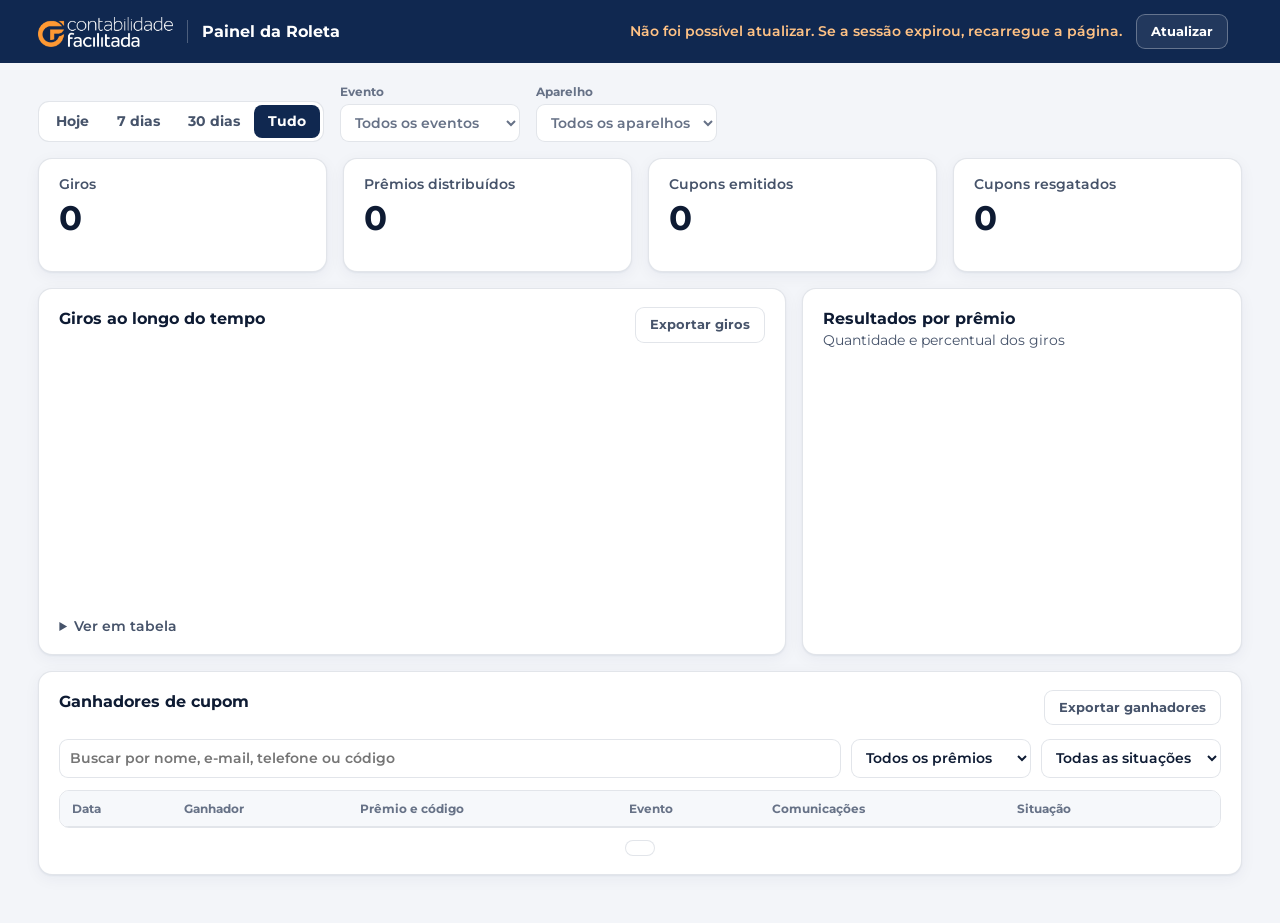
==== admin/index.html @ 395586c7 "feat: add admin panel for managing lottery events and winners - Created a new HTML interface for the" ====
<!doctype html>
<html lang="pt-BR">
<head>
  <meta charset="utf-8">
  <meta name="viewport" content="width=device-width, initial-scale=1">
  <meta name="robots" content="noindex, nofollow">
  <meta name="theme-color" content="#102850">
  <title>Painel da Roleta | Contabilidade Facilitada</title>
  <link rel="icon" href="/assets/img/logo-cf-icone.png">
  <link rel="preload" href="/assets/fonts/montserrat-latin.woff2" as="font" type="font/woff2" crossorigin>
  <link rel="stylesheet" href="/admin/admin.css">
</head>
<body>
  <header class="topo">
    <div class="topo-marca">
      <img src="/assets/img/logo-cf-branco.png" alt="Contabilidade Facilitada">
      <span class="topo-titulo">Painel da Roleta</span>
    </div>
    <div class="topo-direita">
      <span class="atualizacao" id="statusAtualizacao" role="status">Carregando…</span>
      <button class="botao" id="btnAtualizar" type="button">Atualizar</button>
      <span class="usuario" id="usuario"></span>
    </div>
  </header>

  <main class="conteudo" id="conteudo">
    <!-- Filtros: valem para todos os números, gráficos e tabelas abaixo -->
    <div class="filtros">
      <div class="segmentado" id="filtroPeriodo" role="group" aria-label="Período">
        <button type="button" data-periodo="hoje">Hoje</button>
        <button type="button" data-periodo="7">7 dias</button>
        <button type="button" data-periodo="30">30 dias</button>
        <button type="button" data-periodo="tudo">Tudo</button>
      </div>
      <label class="filtro">
        <span>Evento</span>
        <select id="filtroEvento"></select>
      </label>
      <label class="filtro">
        <span>Aparelho</span>
        <select id="filtroAparelho"></select>
      </label>
    </div>

    <section class="kpis" aria-label="Resumo">
      <article class="kpi">
        <h2>Giros</h2>
        <p class="kpi-valor" id="kpiGiros">0</p>
        <p class="kpi-sub" id="kpiGirosSub"></p>
      </article>
      <article class="kpi">
        <h2>Prêmios distribuídos</h2>
        <p class="kpi-valor" id="kpiPremios">0</p>
        <p class="kpi-sub" id="kpiPremiosSub"></p>
      </article>
      <article class="kpi">
        <h2>Cupons emitidos</h2>
        <p class="kpi-valor" id="kpiCupons">0</p>
        <p class="kpi-sub" id="kpiCuponsSub"></p>
      </article>
      <article class="kpi">
        <h2>Cupons resgatados</h2>
        <p class="kpi-valor" id="kpiResgatados">0</p>
        <p class="kpi-sub" id="kpiResgatadosSub"></p>
      </article>
    </section>

    <section class="graficos">
      <article class="cartao">
        <header class="cartao-topo">
          <div>
            <h2>Giros ao longo do tempo</h2>
            <p class="cartao-sub" id="subTempo"></p>
          </div>
          <button class="botao botao-leve" id="btnExportarGiros" type="button">Exportar giros</button>
        </header>
        <div class="grafico-tempo" id="graficoTempo"></div>
        <details class="ver-tabela">
          <summary>Ver em tabela</summary>
          <div class="tabela-rolagem" id="tabelaTempo"></div>
        </details>
      </article>

      <article class="cartao">
        <header class="cartao-topo">
          <div>
            <h2>Resultados por prêmio</h2>
            <p class="cartao-sub">Quantidade e percentual dos giros</p>
          </div>
        </header>
        <div class="barras" id="graficoPremios"></div>
      </article>
    </section>

    <section class="cartao">
      <header class="cartao-topo">
        <div>
          <h2>Ganhadores de cupom</h2>
          <p class="cartao-sub" id="subGanhadores"></p>
        </div>
        <button class="botao botao-leve" id="btnExportarCadastros" type="button">Exportar ganhadores</button>
      </header>

      <div class="filtros-tabela">
        <input class="busca" id="busca" type="search" placeholder="Buscar por nome, e-mail, telefone ou código" aria-label="Buscar ganhador">
        <select id="filtroPremio" aria-label="Prêmio"></select>
        <select id="filtroSituacao" aria-label="Situação">
          <option value="">Todas as situações</option>
          <option value="emitido">Não resgatados</option>
          <option value="resgatado">Resgatados</option>
        </select>
      </div>

      <div class="tabela-rolagem">
        <table class="tabela tabela-ganhadores">
          <thead>
            <tr>
              <th>Data</th>
              <th>Ganhador</th>
              <th>Prêmio e código</th>
              <th>Evento</th>
              <th>Comunicações</th>
              <th>Situação</th>
              <th><span class="sr">Ações</span></th>
            </tr>
          </thead>
          <tbody id="tabelaCadastros"></tbody>
        </table>
      </div>
      <button class="botao botao-leve mostrar-mais" id="btnMostrarMais" type="button" hidden></button>
    </section>
  </main>

  <div class="dica" id="dica" role="tooltip"></div>

  <script src="/admin/admin.js"></script>
</body>
</html>
---- admin/admin.css ----
/* ==========================================================
   Painel da Roleta | Contabilidade Facilitada
   ========================================================== */

@font-face {
  font-family: 'Montserrat';
  src: url('../assets/fonts/montserrat-latin.woff2') format('woff2');
  font-weight: 100 900;
  font-display: swap;
}

:root {
  color-scheme: light;
  --azul: #102850;
  --laranja: #ff9933;
  --laranja-escuro: #e2700f;

  --pagina: #f3f5f9;
  --superficie: #ffffff;
  --superficie-2: #f6f8fb;
  --texto: #0e1b33;
  --texto-2: #46536a;
  --mudo: #677287;
  --borda: rgba(16, 40, 80, .12);
  --grade: #e6e9ef;
  --eixo: #c9cfda;
  --serie: #24539e;        /* validada contra --superficie */
  --serie-ativa: #1a4184;
  --bom: #0ca30c;
  --bom-texto: #006300;
  --bom-fundo: rgba(12, 163, 12, .1);
  --critico: #d03b3b;
  --sombra: 0 1px 2px rgba(16, 40, 80, .06), 0 4px 16px rgba(16, 40, 80, .05);
}

@media (prefers-color-scheme: dark) {
  :root:not([data-theme="light"]) {
    color-scheme: dark;
    --pagina: #0b1628;
    --superficie: #13213b;
    --superficie-2: #182a49;
    --texto: #eef1f6;
    --texto-2: #b8c2d3;
    --mudo: #8d99ad;
    --borda: rgba(255, 255, 255, .1);
    --grade: #22324f;
    --eixo: #34466a;
    --serie: #5b8fe0;      /* validada contra --superficie escura */
    --serie-ativa: #7ea7ea;
    --bom-texto: #4cc94c;
    --bom-fundo: rgba(12, 163, 12, .16);
    --critico: #ec6b6b;
    --sombra: none;
  }
}
:root[data-theme="dark"] {
  color-scheme: dark;
  --pagina: #0b1628;
  --superficie: #13213b;
  --superficie-2: #182a49;
  --texto: #eef1f6;
  --texto-2: #b8c2d3;
  --mudo: #8d99ad;
  --borda: rgba(255, 255, 255, .1);
  --grade: #22324f;
  --eixo: #34466a;
  --serie: #5b8fe0;
  --serie-ativa: #7ea7ea;
  --bom-texto: #4cc94c;
  --bom-fundo: rgba(12, 163, 12, .16);
  --critico: #ec6b6b;
  --sombra: none;
}

* { box-sizing: border-box; margin: 0; padding: 0; }

body {
  font-family: 'Montserrat', system-ui, -apple-system, 'Segoe UI', sans-serif;
  font-size: 15px;
  line-height: 1.45;
  color: var(--texto);
  background: var(--pagina);
  -webkit-font-smoothing: antialiased;
}

button, input, select { font: inherit; color: inherit; }

.sr { position: absolute; width: 1px; height: 1px; overflow: hidden; clip: rect(0 0 0 0); white-space: nowrap; }

/* ---------- Topo ---------- */

.topo {
  display: flex;
  align-items: center;
  justify-content: space-between;
  flex-wrap: wrap;
  gap: 10px 20px;
  padding: 14px max(16px, 3vw);
  background: var(--azul);
  color: #fff;
}
.topo-marca { display: flex; align-items: center; gap: 14px; }
.topo-marca img { height: 30px; width: auto; }
.topo-titulo { padding-left: 14px; border-left: 1px solid rgba(255, 255, 255, .25); font-weight: 700; font-size: 1rem; }
.topo-direita { display: flex; align-items: center; flex-wrap: wrap; gap: 8px 14px; font-size: .85rem; }
.atualizacao { color: rgba(255, 255, 255, .75); }
.atualizacao[data-tipo="erro"] { color: #ffc285; font-weight: 600; }
.usuario { color: rgba(255, 255, 255, .75); }
.topo .botao { border-color: rgba(255, 255, 255, .3); background: rgba(255, 255, 255, .08); color: #fff; }
.topo .botao:hover { background: rgba(255, 255, 255, .16); }

/* ---------- Estrutura ---------- */

.conteudo {
  max-width: 1360px;
  margin: 0 auto;
  padding: 20px max(16px, 3vw) 48px;
  display: grid;
  gap: 16px;
  transition: opacity .2s;
}
body.carregando .conteudo { opacity: .6; }

.cartao {
  min-width: 0;
  padding: 18px 20px;
  border-radius: 14px;
  background: var(--superficie);
  border: 1px solid var(--borda);
  box-shadow: var(--sombra);
}
.cartao-topo { display: flex; align-items: flex-start; justify-content: space-between; gap: 12px; margin-bottom: 14px; }
.cartao-topo h2 { font-size: 1rem; font-weight: 700; }
.cartao-sub { font-size: .85rem; color: var(--texto-2); }

.botao {
  padding: 7px 14px;
  border-radius: 9px;
  border: 1px solid var(--borda);
  background: var(--superficie);
  font-weight: 700;
  font-size: .82rem;
  cursor: pointer;
  white-space: nowrap;
}
.botao:hover { background: var(--superficie-2); }
.botao:focus-visible, .segmentado button:focus-visible, select:focus-visible, .busca:focus-visible {
  outline: 2px solid var(--laranja);
  outline-offset: 2px;
}
.botao-leve { color: var(--texto-2); }

/* ---------- Filtros ---------- */

.filtros { display: flex; align-items: flex-end; flex-wrap: wrap; gap: 10px 16px; }

.segmentado {
  display: inline-flex;
  padding: 3px;
  border-radius: 11px;
  background: var(--superficie);
  border: 1px solid var(--borda);
}
.segmentado button {
  padding: 7px 14px;
  border: none;
  border-radius: 8px;
  background: none;
  font-weight: 700;
  font-size: .85rem;
  color: var(--texto-2);
  cursor: pointer;
}
.segmentado button:hover { background: var(--superficie-2); }
.segmentado button[aria-pressed="true"] { background: var(--azul); color: #fff; }

.filtro { display: grid; gap: 4px; font-size: .75rem; font-weight: 700; color: var(--mudo); }
select, .busca {
  min-width: 180px;
  padding: 8px 10px;
  border-radius: 9px;
  border: 1px solid var(--borda);
  background: var(--superficie);
  font-size: .88rem;
  font-weight: 600;
}

/* ---------- Indicadores ---------- */

.kpis { display: grid; grid-template-columns: repeat(auto-fit, minmax(210px, 1fr)); gap: 16px; }
.kpi {
  padding: 16px 20px;
  border-radius: 14px;
  background: var(--superficie);
  border: 1px solid var(--borda);
  box-shadow: var(--sombra);
}
.kpi h2 { font-size: .85rem; font-weight: 600; color: var(--texto-2); }
.kpi-valor { margin: 4px 0 2px; font-size: 2.1rem; font-weight: 700; line-height: 1.15; letter-spacing: -.01em; }
.kpi-sub { font-size: .82rem; color: var(--mudo); min-height: 1.2em; }

/* ---------- Gráficos ---------- */

.graficos { display: grid; grid-template-columns: minmax(0, 1.7fr) minmax(0, 1fr); gap: 16px; }

.grafico-tempo { position: relative; min-height: 250px; }
.grafico-tempo svg { display: block; width: 100%; overflow: visible; }
.grafico-tempo .grade { stroke: var(--grade); stroke-width: 1; }
.grafico-tempo .base { stroke: var(--eixo); stroke-width: 1; }
.grafico-tempo .rotulo { fill: var(--mudo); font-size: 11px; font-variant-numeric: tabular-nums; }
.grafico-tempo .valor { fill: var(--texto-2); font-size: 11px; font-weight: 700; }
.grafico-tempo .coluna { fill: var(--serie); transition: fill .12s; }
.grafico-tempo .coluna, .grafico-tempo text { pointer-events: none; }
.grafico-tempo .alvo { fill: transparent; cursor: default; outline: none; }
.grafico-tempo .alvo:hover + .coluna, .grafico-tempo .alvo:focus + .coluna { fill: var(--serie-ativa); }
.grafico-tempo .alvo:focus-visible { stroke: var(--laranja); stroke-width: 2; }

.vazio { padding: 48px 12px; text-align: center; color: var(--mudo); font-size: .9rem; }

.ver-tabela { margin-top: 10px; font-size: .85rem; }
.ver-tabela summary { cursor: pointer; color: var(--texto-2); font-weight: 600; }
.ver-tabela .tabela-rolagem { max-height: 260px; margin-top: 8px; }

.barras { display: grid; gap: 14px; }
.barra { display: grid; gap: 5px; outline: none; border-radius: 6px; }
.barra:focus-visible { outline: 2px solid var(--laranja); outline-offset: 4px; }
.barra-nome { font-size: .85rem; font-weight: 600; color: var(--texto); }
.barra-linha { display: flex; align-items: center; gap: 8px; }
.barra-trilho { flex: 1; min-width: 0; }
.barra-preenchida {
  display: block;
  height: 18px;
  min-width: 2px;
  border-radius: 0 4px 4px 0;   /* reta na base, arredondada na ponta */
  background: var(--serie);
  transition: background .12s, width .3s;
}
.barra:hover .barra-preenchida, .barra:focus .barra-preenchida { background: var(--serie-ativa); }
.barra-valor { flex: none; font-size: .82rem; font-weight: 700; color: var(--texto-2); font-variant-numeric: tabular-nums; }

.dica {
  position: fixed;
  z-index: 10;
  pointer-events: none;
  min-width: 150px;
  padding: 10px 12px;
  border-radius: 10px;
  background: var(--superficie);
  border: 1px solid var(--borda);
  box-shadow: 0 10px 30px rgba(0, 0, 0, .18);
  font-size: .82rem;
  opacity: 0;
  transition: opacity .1s;
}
.dica.visivel { opacity: 1; }
.dica-titulo { font-weight: 600; color: var(--texto-2); margin-bottom: 6px; }
.dica-linha { display: flex; align-items: center; gap: 8px; }
.dica-linha + .dica-linha { margin-top: 3px; }
.dica-linha strong { font-size: .95rem; color: var(--texto); font-variant-numeric: tabular-nums; }
.dica-linha span { color: var(--texto-2); }
.dica-chave { width: 12px; height: 2px; border-radius: 1px; background: var(--serie); flex: none; }
.dica-chave.neutra { background: var(--mudo); }

/* ---------- Tabelas ---------- */

.filtros-tabela { display: flex; flex-wrap: wrap; gap: 10px; margin-bottom: 12px; }
.busca { flex: 1 1 280px; }

.tabela-rolagem { overflow: auto; border-radius: 10px; border: 1px solid var(--borda); }
.tabela { width: 100%; border-collapse: collapse; font-size: .85rem; }
.tabela th {
  position: sticky;
  top: 0;
  z-index: 1;
  padding: 9px 12px;
  text-align: left;
  font-size: .75rem;
  font-weight: 700;
  color: var(--mudo);
  background: var(--superficie-2);
  border-bottom: 1px solid var(--borda);
  white-space: nowrap;
}
.tabela td { padding: 10px 12px; border-bottom: 1px solid var(--borda); vertical-align: top; }
.tabela tr:last-child td { border-bottom: none; }
.tabela .num { text-align: right; font-variant-numeric: tabular-nums; }
.tabela .data { white-space: nowrap; font-variant-numeric: tabular-nums; color: var(--texto-2); }
.tabela .principal { font-weight: 700; }
.tabela .secundario { color: var(--texto-2); font-size: .8rem; overflow-wrap: anywhere; }
.tabela .codigo { font-weight: 700; letter-spacing: .03em; white-space: nowrap; }
.tabela .linha-vazia td { padding: 32px 12px; text-align: center; color: var(--mudo); }
/* Em telas estreitas a tabela rola na horizontal dentro do quadro, sem espremer as colunas */
.tabela-ganhadores { min-width: 920px; }
.tabela-ganhadores td:nth-child(2) { min-width: 220px; }
.tabela .telefone { white-space: nowrap; }

.situacao {
  display: inline-flex;
  align-items: center;
  gap: 5px;
  padding: 3px 9px;
  border-radius: 999px;
  font-size: .78rem;
  font-weight: 700;
  white-space: nowrap;
  color: var(--texto-2);
  background: var(--superficie-2);
  border: 1px solid var(--borda);
}
.situacao svg { width: 13px; height: 13px; }
.situacao.resgatado { color: var(--bom-texto); background: var(--bom-fundo); border-color: transparent; }
.tabela .por { display: block; margin-top: 3px; font-size: .75rem; color: var(--mudo); }

.acoes { display: flex; gap: 6px; justify-content: flex-end; }
.acoes .botao { padding: 6px 10px; font-size: .78rem; }
.acoes .excluir { color: var(--critico); }

.mostrar-mais { display: block; margin: 12px auto 0; }

/* ---------- Telas menores ---------- */

@media (max-width: 960px) {
  .graficos { grid-template-columns: minmax(0, 1fr); }
}

@media (max-width: 600px) {
  .topo-titulo { display: none; }
  .topo-direita { width: 100%; justify-content: space-between; }
  .usuario { display: none; }
  .filtro, select { width: 100%; }
  .filtro { flex: 1 1 100%; }
  .segmentado { width: 100%; }
  .segmentado button { flex: 1; padding: 7px 6px; }
  .kpis { grid-template-columns: 1fr 1fr; gap: 10px; }
  .kpi { padding: 12px 14px; }
  .kpi-valor { font-size: 1.6rem; }
  .cartao { padding: 14px; }
  .cartao-topo { flex-direction: column; }
  select, .busca { min-width: 0; }
  .filtros-tabela select { flex: 1 1 140px; }
}
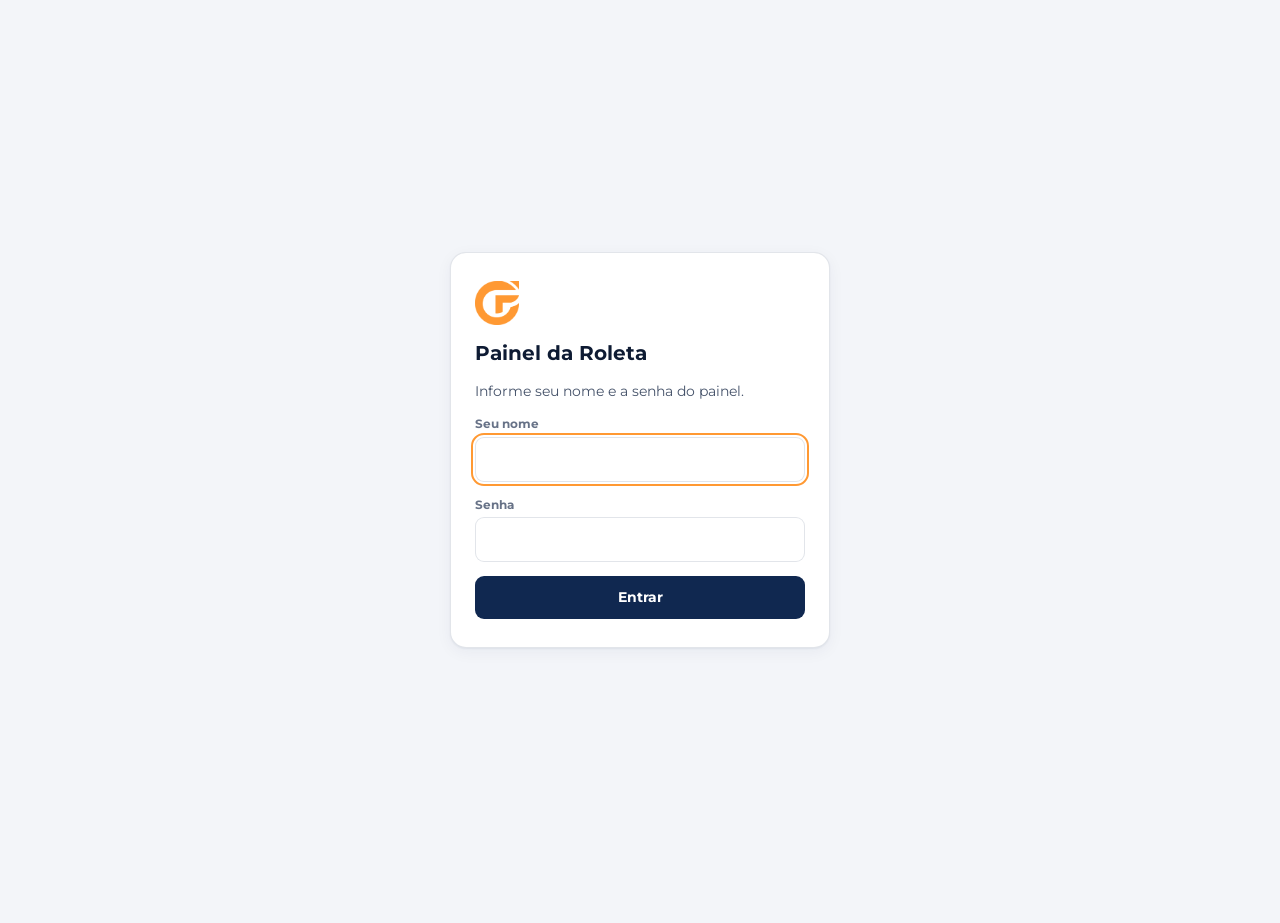
==== commit a2220ea1: "feat: implement password protection for admin panel and update access methods" ====
--- a/admin/index.html
+++ b/admin/index.html
@@ -20,8 +20,28 @@
       <span class="atualizacao" id="statusAtualizacao" role="status">Carregando…</span>
       <button class="botao" id="btnAtualizar" type="button">Atualizar</button>
       <span class="usuario" id="usuario"></span>
+      <button class="botao" id="btnSair" type="button">Sair</button>
     </div>
   </header>
+
+  <!-- Entrada: nome (registrado nos resgates) e senha do painel -->
+  <div class="entrada" id="entrada" hidden>
+    <form class="entrada-cartao" id="formEntrada">
+      <img class="entrada-icone" src="/assets/img/logo-cf-icone.png" alt="">
+      <h1>Painel da Roleta</h1>
+      <p class="cartao-sub">Informe seu nome e a senha do painel.</p>
+      <label class="filtro">
+        <span>Seu nome</span>
+        <input id="entradaNome" maxlength="60" autocomplete="name" required>
+      </label>
+      <label class="filtro">
+        <span>Senha</span>
+        <input id="entradaSenha" type="password" autocomplete="current-password" required>
+      </label>
+      <p class="entrada-erro" id="entradaErro" role="alert"></p>
+      <button class="botao botao-principal" type="submit">Entrar</button>
+    </form>
+  </div>
 
   <main class="conteudo" id="conteudo">
     <!-- Filtros: valem para todos os números, gráficos e tabelas abaixo -->
--- a/admin/admin.css
+++ b/admin/admin.css
@@ -31,6 +31,8 @@
   --bom-fundo: rgba(12, 163, 12, .1);
   --critico: #d03b3b;
   --sombra: 0 1px 2px rgba(16, 40, 80, .06), 0 4px 16px rgba(16, 40, 80, .05);
+  --botao-principal: #102850;
+  --botao-principal-ativo: #183c77;
 }
 
 @media (prefers-color-scheme: dark) {
@@ -51,6 +53,8 @@
     --bom-fundo: rgba(12, 163, 12, .16);
     --critico: #ec6b6b;
     --sombra: none;
+    --botao-principal: #24539e;
+    --botao-principal-ativo: #2f64b8;
   }
 }
 :root[data-theme="dark"] {
@@ -70,6 +74,8 @@
   --bom-fundo: rgba(12, 163, 12, .16);
   --critico: #ec6b6b;
   --sombra: none;
+  --botao-principal: #24539e;
+  --botao-principal-ativo: #2f64b8;
 }
 
 * { box-sizing: border-box; margin: 0; padding: 0; }
@@ -108,6 +114,48 @@
 .usuario { color: rgba(255, 255, 255, .75); }
 .topo .botao { border-color: rgba(255, 255, 255, .3); background: rgba(255, 255, 255, .08); color: #fff; }
 .topo .botao:hover { background: rgba(255, 255, 255, .16); }
+
+/* ---------- Entrada ---------- */
+
+.entrada {
+  position: fixed;
+  inset: 0;
+  z-index: 20;
+  display: grid;
+  place-items: center;
+  padding: 16px;
+  background: var(--pagina);
+}
+.entrada[hidden] { display: none; }
+.entrada-cartao {
+  width: min(380px, 100%);
+  display: grid;
+  gap: 14px;
+  padding: 28px 24px;
+  border-radius: 16px;
+  background: var(--superficie);
+  border: 1px solid var(--borda);
+  box-shadow: var(--sombra);
+}
+.entrada-icone { width: 44px; height: 44px; }
+.entrada-cartao h1 { font-size: 1.25rem; font-weight: 700; }
+.entrada-cartao input {
+  width: 100%;
+  padding: 10px 12px;
+  border-radius: 9px;
+  border: 1px solid var(--borda);
+  background: var(--superficie);
+  color: var(--texto);
+  font-size: 16px;
+  font-weight: 600;
+}
+.entrada-cartao input:focus-visible { outline: 2px solid var(--laranja); outline-offset: 2px; }
+.entrada-erro { font-size: .85rem; font-weight: 700; color: var(--critico); }
+.entrada-erro:empty { display: none; }
+.entrada-cartao .botao-principal { padding: 11px 14px; border: none; background: var(--botao-principal); color: #fff; font-size: .9rem; }
+.entrada-cartao .botao-principal:hover { background: var(--botao-principal-ativo); }
+.entrada-cartao .botao-principal:disabled { opacity: .6; cursor: default; }
+body.bloqueado .topo-direita, body.bloqueado .conteudo { visibility: hidden; }
 
 /* ---------- Estrutura ---------- */
 
